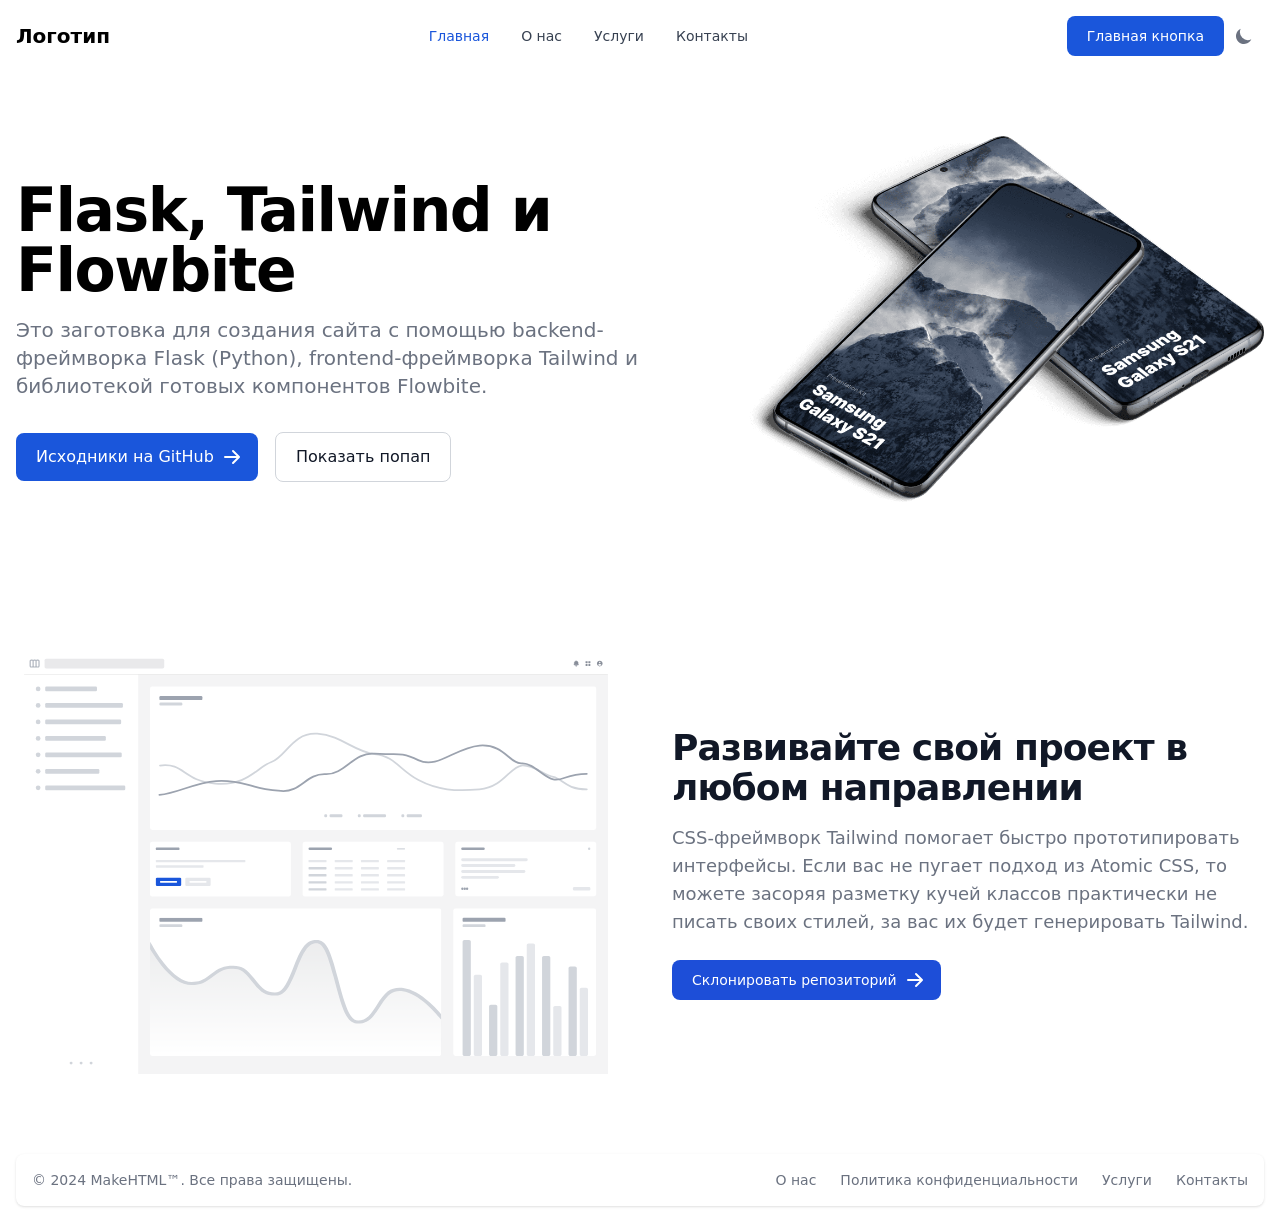
==== docs/index.html @ 4fb424fd "Добавлена страница для демо" ====
<!DOCTYPE html>
<html lang="ru">
<head>
  <meta charset="utf-8">
  <title>Flask, Tailwind и Flowbite</title>
  <meta name="viewport" content="width=device-width, initial-scale=1.0">
  <meta name="description" content="Заготовка для создания сайта с помощью Flask, Tailwind и Flowbite">
  <link rel="stylesheet" href="../static/css/styles.css">
  <script>
    if (localStorage.getItem('color-theme') === 'dark' || (!('color-theme' in localStorage) && window.matchMedia('(prefers-color-scheme: dark)').matches)) {
      document.documentElement.classList.add('dark');
    } else {
      document.documentElement.classList.remove('dark');
    }
  </script>
</head>
<body class="p-5 bg-white dark:bg-gray-900 antialiased !p-0">
  <nav class="bg-white border-gray-200 px-2 sm:px-4 py-2.5 rounded dark:bg-gray-900">
    <div class="container flex flex-wrap items-center justify-between mx-auto">
      <a href="/index" class="flex items-center">
        <span class="self-center text-xl font-semibold whitespace-nowrap dark:text-white">Логотип</span>
      </a>
      <div class="flex md:order-2">
        <button class="text-white bg-blue-700 hover:bg-blue-800 focus:ring-4 focus:outline-none focus:ring-blue-300 font-medium rounded-lg text-sm px-5 py-2.5 text-center mr-3 md:mr-0 dark:bg-blue-600 dark:hover:bg-blue-700 dark:focus:ring-blue-800">Главная кнопка</button>
        <button id="theme-toggle" type="button" class="text-gray-500 dark:text-gray-400 hover:bg-gray-100 dark:hover:bg-gray-700 focus:outline-none focus:ring-4 focus:ring-gray-200 dark:focus:ring-gray-700 rounded-lg text-sm p-2.5">
          <svg class="hidden w-5 h-5" id="theme-toggle-dark-icon" fill="currentColor" viewBox="0 0 20 20" xmlns="http://www.w3.org/2000/svg"><path d="M17.293 13.293A8 8 0 016.707 2.707a8.001 8.001 0 1010.586 10.586z"></path></svg>
          <svg class="hidden w-5 h-5" id="theme-toggle-light-icon" fill="currentColor" viewBox="0 0 20 20" xmlns="http://www.w3.org/2000/svg"><path d="M10 2a1 1 0 011 1v1a1 1 0 11-2 0V3a1 1 0 011-1zm4 8a4 4 0 11-8 0 4 4 0 018 0zm-.464 4.95l.707.707a1 1 0 001.414-1.414l-.707-.707a1 1 0 00-1.414 1.414zm2.12-10.607a1 1 0 010 1.414l-.706.707a1 1 0 11-1.414-1.414l.707-.707a1 1 0 011.414 0zM17 11a1 1 0 100-2h-1a1 1 0 100 2h1zm-7 4a1 1 0 011 1v1a1 1 0 11-2 0v-1a1 1 0 011-1zM5.05 6.464A1 1 0 106.465 5.05l-.708-.707a1 1 0 00-1.414 1.414l.707.707zm1.414 8.486l-.707.707a1 1 0 01-1.414-1.414l.707-.707a1 1 0 011.414 1.414zM4 11a1 1 0 100-2H3a1 1 0 000 2h1z" fill-rule="evenodd" clip-rule="evenodd"></path></svg>
        </button>
        <button class="inline-flex items-center p-2 text-sm text-gray-500 rounded-lg md:hidden hover:bg-gray-100 focus:outline-none focus:ring-2 focus:ring-gray-200 dark:text-gray-400 dark:hover:bg-gray-700 dark:focus:ring-gray-600" aria-controls="navbar-cta" aria-expanded="false" data-collapse-toggle="navbar-cta">
          <span class="sr-only">Показать главное меню</span>
          <svg class="w-6 h-6" aria-hidden="true" fill="currentColor" viewBox="0 0 20 20" xmlns="http://www.w3.org/2000/svg">
            <path fill-rule="evenodd" d="M3 5a1 1 0 011-1h12a1 1 0 110 2H4a1 1 0 01-1-1zM3 10a1 1 0 011-1h12a1 1 0 110 2H4a1 1 0 01-1-1zM3 15a1 1 0 011-1h12a1 1 0 110 2H4a1 1 0 01-1-1z" clip-rule="evenodd"></path>
          </svg>
        </button>
      </div>
      <div class="items-center justify-between hidden w-full md:flex md:w-auto md:order-1" id="navbar-cta">
        <ul class="flex flex-col p-4 mt-4 border border-gray-100 rounded-lg bg-gray-50 md:flex-row md:space-x-8 md:mt-0 md:text-sm md:font-medium md:border-0 md:bg-white dark:bg-gray-800 md:dark:bg-gray-900 dark:border-gray-700">
          <li><a class="block py-2 pl-3 pr-4 text-white bg-blue-700 rounded md:bg-transparent md:text-blue-700 md:p-0 dark:text-white" href="/index" aria-current="page">Главная</a></li>
          <li><a class="block py-2 pl-3 pr-4 text-gray-700 rounded hover:bg-gray-100 md:hover:bg-transparent md:hover:text-blue-700 md:p-0 md:dark:hover:text-white dark:text-gray-400 dark:hover:bg-gray-700 dark:hover:text-white md:dark:hover:bg-transparent dark:border-gray-700" href="#">О нас</a></li>
          <li><a class="block py-2 pl-3 pr-4 text-gray-700 rounded hover:bg-gray-100 md:hover:bg-transparent md:hover:text-blue-700 md:p-0 md:dark:hover:text-white dark:text-gray-400 dark:hover:bg-gray-700 dark:hover:text-white md:dark:hover:bg-transparent dark:border-gray-700" href="#">Услуги</a></li>
          <li><a class="block py-2 pl-3 pr-4 text-gray-700 rounded hover:bg-gray-100 md:hover:bg-transparent md:hover:text-blue-700 md:p-0 md:dark:hover:text-white dark:text-gray-400 dark:hover:bg-gray-700 dark:hover:text-white md:dark:hover:bg-transparent dark:border-gray-700" href="#">Контакты</a></li>
        </ul>
      </div>
    </div>
  </nav>

  <section class="bg-white dark:bg-gray-900">
    <div class="grid max-w-screen-xl px-4 py-8 mx-auto lg:gap-8 xl:gap-0 lg:py-16 lg:grid-cols-12">
      <div class="mr-auto place-self-center lg:col-span-7">
        <h1 class="max-w-2xl mb-4 text-4xl font-extrabold leading-none tracking-tight md:text-5xl xl:text-6xl dark:text-white">Flask, Tailwind и Flowbite</h1>
        <p class="max-w-2xl mb-6 text-gray-500 lg:mb-8 md:text-lg lg:text-xl dark:text-gray-400">Это заготовка для создания сайта с помощью backend-фреймворка Flask (Python), frontend-фреймворка Tailwind и библиотекой готовых компонентов Flowbite.</p>
        <a class="inline-flex items-center justify-center px-5 py-3 mr-3 text-base font-medium text-center text-white bg-blue-700 rounded-lg hover:bg-blue-800 focus:ring-4 focus:ring-blue-300 dark:focus:ring-blue-900" href="https://github.com/makehtml/ftf-boilerplate/">
          Исходники на GitHub
          <svg class="w-5 h-5 ml-2 -mr-1" fill="currentColor" viewBox="0 0 20 20" xmlns="http://www.w3.org/2000/svg"><path fill-rule="evenodd" d="M10.293 3.293a1 1 0 011.414 0l6 6a1 1 0 010 1.414l-6 6a1 1 0 01-1.414-1.414L14.586 11H3a1 1 0 110-2h11.586l-4.293-4.293a1 1 0 010-1.414z" clip-rule="evenodd"></path></svg>
        </a>
        <button class="inline-flex items-center justify-center px-5 py-3 text-base font-medium text-center text-gray-900 border border-gray-300 rounded-lg hover:bg-gray-100 focus:ring-4 focus:ring-gray-100 dark:text-white dark:border-gray-700 dark:hover:bg-gray-700 dark:focus:ring-gray-800" data-modal-target="info-popup" data-modal-toggle="info-popup">
          Показать попап
        </button>
      </div>
      <div class="hidden lg:mt-0 lg:col-span-5 lg:flex">
        <img src="../static/img/phone-mockup.png" alt="mockup">
      </div>
    </div>
  </section>

  <section class="bg-white dark:bg-gray-900">
    <div class="gap-8 items-center py-8 px-4 mx-auto max-w-screen-xl xl:gap-16 md:grid md:grid-cols-2 sm:py-16 lg:px-6">
      <img class="w-full dark:hidden" src="../static/img/cta-dashboard-mockup.svg" alt="dashboard image">
      <img class="w-full hidden dark:block" src="../static/img/cta-dashboard-mockup-dark.svg" alt="dashboard image">
      <div class="mt-4 md:mt-0">
        <h2 class="mb-4 text-4xl tracking-tight font-extrabold text-gray-900 dark:text-white">Развивайте свой проект в любом направлении</h2>
        <p class="mb-6 font-light text-gray-500 md:text-lg dark:text-gray-400">CSS-фреймворк Tailwind помогает быстро прототипировать интерфейсы. Если вас не пугает подход из Atomic CSS, то можете засоряя разметку кучей классов практически не писать своих стилей, за вас их будет генерировать Tailwind.</p>
        <a href="#" class="inline-flex items-center text-white bg-primary-700 hover:bg-primary-800 focus:ring-4 focus:ring-primary-300 font-medium rounded-lg text-sm px-5 py-2.5 text-center dark:focus:ring-primary-900">
          Склонировать репозиторий
          <svg class="ml-2 -mr-1 w-5 h-5" fill="currentColor" viewBox="0 0 20 20" xmlns="http://www.w3.org/2000/svg"><path fill-rule="evenodd" d="M10.293 3.293a1 1 0 011.414 0l6 6a1 1 0 010 1.414l-6 6a1 1 0 01-1.414-1.414L14.586 11H3a1 1 0 110-2h11.586l-4.293-4.293a1 1 0 010-1.414z" clip-rule="evenodd"></path></svg>
        </a>
      </div>
    </div>
  </section>

  <footer class="bg-white rounded-lg shadow m-4 dark:bg-gray-800">
    <div class="w-full mx-auto max-w-screen-xl p-4 md:flex md:items-center md:justify-between">
      <span class="text-sm text-gray-500 sm:text-center dark:text-gray-400">© 2024 <a href="https://github.com/makehtml/ftf-boilerplate/" class="hover:underline">MakeHTML™</a>. Все права защищены.</span>
      <ul class="flex flex-wrap items-center mt-3 text-sm font-medium text-gray-500 dark:text-gray-400 sm:mt-0">
        <li><a href="#" class="hover:underline me-4 md:me-6">О нас</a></li>
        <li><a href="#" class="hover:underline me-4 md:me-6">Политика конфиденциальности</a></li>
        <li><a href="#" class="hover:underline me-4 md:me-6">Услуги</a></li>
        <li><a href="#" class="hover:underline">Контакты</a></li>
      </ul>
    </div>
  </footer>

  <div id="info-popup" tabindex="-1" class="hidden overflow-y-auto overflow-x-hidden fixed top-0 right-0 left-0 z-50 w-full md:inset-0 h-modal md:h-full">
    <div class="relative p-4 w-full max-w-lg h-full md:h-auto">
      <div class="relative p-4 bg-white rounded-lg shadow dark:bg-gray-800 md:p-8">
        <div class="mb-4 text-sm font-light text-gray-500 dark:text-gray-400">
          <h3 class="mb-3 text-2xl font-bold text-gray-900 dark:text-white">Пример модального окна</h3>
          <p>
            Можете установить себе шаблон из репозитория, настроить под себя и продолжить развивать проект.
          </p>
        </div>
        <div class="justify-between items-center pt-0 space-y-4 sm:flex sm:space-y-0">
          <a class="font-medium text-primary-600 dark:text-primary-500 hover:underline" href="https://github.com/makehtml/ftf-boilerplate/">Скачать с GitHub</a>
          <div class="items-center space-y-4 sm:space-x-4 sm:flex sm:space-y-0">
            <button class="py-2 px-4 w-full text-sm font-medium text-gray-500 bg-white rounded-lg border border-gray-200 sm:w-auto hover:bg-gray-100 focus:ring-4 focus:outline-none focus:ring-primary-300 hover:text-gray-900 focus:z-10 dark:bg-gray-700 dark:text-gray-300 dark:border-gray-500 dark:hover:text-white dark:hover:bg-gray-600 dark:focus:ring-gray-600" data-modal-target="info-popup" data-modal-toggle="info-popup">Отмена</button>
            <button class="py-2 px-4 w-full text-sm font-medium text-center text-white rounded-lg bg-primary-700 sm:w-auto hover:bg-primary-800 focus:ring-4 focus:outline-none focus:ring-primary-300 dark:bg-primary-600 dark:hover:bg-primary-700 dark:focus:ring-primary-800" data-modal-target="info-popup" data-modal-toggle="info-popup">Подтвердить</button>
          </div>
        </div>
      </div>
    </div>
  </div>

  <script src="../static/js/flowbite.min.js"></script>
  <script src="../static/js/scripts.js"></script>
</body>
</html>
---- static/css/styles.css ----
/*
! tailwindcss v3.4.1 | MIT License | https://tailwindcss.com
*/

/*
1. Prevent padding and border from affecting element width. (https://github.com/mozdevs/cssremedy/issues/4)
2. Allow adding a border to an element by just adding a border-width. (https://github.com/tailwindcss/tailwindcss/pull/116)
*/

*,
::before,
::after {
  box-sizing: border-box;
  /* 1 */
  border-width: 0;
  /* 2 */
  border-style: solid;
  /* 2 */
  border-color: #E5E7EB;
  /* 2 */
}

::before,
::after {
  --tw-content: '';
}

/*
1. Use a consistent sensible line-height in all browsers.
2. Prevent adjustments of font size after orientation changes in iOS.
3. Use a more readable tab size.
4. Use the user's configured `sans` font-family by default.
5. Use the user's configured `sans` font-feature-settings by default.
6. Use the user's configured `sans` font-variation-settings by default.
7. Disable tap highlights on iOS
*/

html,
:host {
  line-height: 1.5;
  /* 1 */
  -webkit-text-size-adjust: 100%;
  /* 2 */
  -moz-tab-size: 4;
  /* 3 */
  -o-tab-size: 4;
     tab-size: 4;
  /* 3 */
  font-family: ui-sans-serif, system-ui, sans-serif, "Apple Color Emoji", "Segoe UI Emoji", "Segoe UI Symbol", "Noto Color Emoji";
  /* 4 */
  font-feature-settings: normal;
  /* 5 */
  font-variation-settings: normal;
  /* 6 */
  -webkit-tap-highlight-color: transparent;
  /* 7 */
}

/*
1. Remove the margin in all browsers.
2. Inherit line-height from `html` so users can set them as a class directly on the `html` element.
*/

body {
  margin: 0;
  /* 1 */
  line-height: inherit;
  /* 2 */
}

/*
1. Add the correct height in Firefox.
2. Correct the inheritance of border color in Firefox. (https://bugzilla.mozilla.org/show_bug.cgi?id=190655)
3. Ensure horizontal rules are visible by default.
*/

hr {
  height: 0;
  /* 1 */
  color: inherit;
  /* 2 */
  border-top-width: 1px;
  /* 3 */
}

/*
Add the correct text decoration in Chrome, Edge, and Safari.
*/

abbr:where([title]) {
  -webkit-text-decoration: underline dotted;
          text-decoration: underline dotted;
}

/*
Remove the default font size and weight for headings.
*/

h1,
h2,
h3,
h4,
h5,
h6 {
  font-size: inherit;
  font-weight: inherit;
}

/*
Reset links to optimize for opt-in styling instead of opt-out.
*/

a {
  color: inherit;
  text-decoration: inherit;
}

/*
Add the correct font weight in Edge and Safari.
*/

b,
strong {
  font-weight: bolder;
}

/*
1. Use the user's configured `mono` font-family by default.
2. Use the user's configured `mono` font-feature-settings by default.
3. Use the user's configured `mono` font-variation-settings by default.
4. Correct the odd `em` font sizing in all browsers.
*/

code,
kbd,
samp,
pre {
  font-family: ui-monospace, SFMono-Regular, Menlo, Monaco, Consolas, "Liberation Mono", "Courier New", monospace;
  /* 1 */
  font-feature-settings: normal;
  /* 2 */
  font-variation-settings: normal;
  /* 3 */
  font-size: 1em;
  /* 4 */
}

/*
Add the correct font size in all browsers.
*/

small {
  font-size: 80%;
}

/*
Prevent `sub` and `sup` elements from affecting the line height in all browsers.
*/

sub,
sup {
  font-size: 75%;
  line-height: 0;
  position: relative;
  vertical-align: baseline;
}

sub {
  bottom: -0.25em;
}

sup {
  top: -0.5em;
}

/*
1. Remove text indentation from table contents in Chrome and Safari. (https://bugs.chromium.org/p/chromium/issues/detail?id=999088, https://bugs.webkit.org/show_bug.cgi?id=201297)
2. Correct table border color inheritance in all Chrome and Safari. (https://bugs.chromium.org/p/chromium/issues/detail?id=935729, https://bugs.webkit.org/show_bug.cgi?id=195016)
3. Remove gaps between table borders by default.
*/

table {
  text-indent: 0;
  /* 1 */
  border-color: inherit;
  /* 2 */
  border-collapse: collapse;
  /* 3 */
}

/*
1. Change the font styles in all browsers.
2. Remove the margin in Firefox and Safari.
3. Remove default padding in all browsers.
*/

button,
input,
optgroup,
select,
textarea {
  font-family: inherit;
  /* 1 */
  font-feature-settings: inherit;
  /* 1 */
  font-variation-settings: inherit;
  /* 1 */
  font-size: 100%;
  /* 1 */
  font-weight: inherit;
  /* 1 */
  line-height: inherit;
  /* 1 */
  color: inherit;
  /* 1 */
  margin: 0;
  /* 2 */
  padding: 0;
  /* 3 */
}

/*
Remove the inheritance of text transform in Edge and Firefox.
*/

button,
select {
  text-transform: none;
}

/*
1. Correct the inability to style clickable types in iOS and Safari.
2. Remove default button styles.
*/

button,
[type='button'],
[type='reset'],
[type='submit'] {
  -webkit-appearance: button;
  /* 1 */
  background-color: transparent;
  /* 2 */
  background-image: none;
  /* 2 */
}

/*
Use the modern Firefox focus style for all focusable elements.
*/

:-moz-focusring {
  outline: auto;
}

/*
Remove the additional `:invalid` styles in Firefox. (https://github.com/mozilla/gecko-dev/blob/2f9eacd9d3d995c937b4251a5557d95d494c9be1/layout/style/res/forms.css#L728-L737)
*/

:-moz-ui-invalid {
  box-shadow: none;
}

/*
Add the correct vertical alignment in Chrome and Firefox.
*/

progress {
  vertical-align: baseline;
}

/*
Correct the cursor style of increment and decrement buttons in Safari.
*/

::-webkit-inner-spin-button,
::-webkit-outer-spin-button {
  height: auto;
}

/*
1. Correct the odd appearance in Chrome and Safari.
2. Correct the outline style in Safari.
*/

[type='search'] {
  -webkit-appearance: textfield;
  /* 1 */
  outline-offset: -2px;
  /* 2 */
}

/*
Remove the inner padding in Chrome and Safari on macOS.
*/

::-webkit-search-decoration {
  -webkit-appearance: none;
}

/*
1. Correct the inability to style clickable types in iOS and Safari.
2. Change font properties to `inherit` in Safari.
*/

::-webkit-file-upload-button {
  -webkit-appearance: button;
  /* 1 */
  font: inherit;
  /* 2 */
}

/*
Add the correct display in Chrome and Safari.
*/

summary {
  display: list-item;
}

/*
Removes the default spacing and border for appropriate elements.
*/

blockquote,
dl,
dd,
h1,
h2,
h3,
h4,
h5,
h6,
hr,
figure,
p,
pre {
  margin: 0;
}

fieldset {
  margin: 0;
  padding: 0;
}

legend {
  padding: 0;
}

ol,
ul,
menu {
  list-style: none;
  margin: 0;
  padding: 0;
}

/*
Reset default styling for dialogs.
*/

dialog {
  padding: 0;
}

/*
Prevent resizing textareas horizontally by default.
*/

textarea {
  resize: vertical;
}

/*
1. Reset the default placeholder opacity in Firefox. (https://github.com/tailwindlabs/tailwindcss/issues/3300)
2. Set the default placeholder color to the user's configured gray 400 color.
*/

input::-moz-placeholder, textarea::-moz-placeholder {
  opacity: 1;
  /* 1 */
  color: #9CA3AF;
  /* 2 */
}

input::placeholder,
textarea::placeholder {
  opacity: 1;
  /* 1 */
  color: #9CA3AF;
  /* 2 */
}

/*
Set the default cursor for buttons.
*/

button,
[role="button"] {
  cursor: pointer;
}

/*
Make sure disabled buttons don't get the pointer cursor.
*/

:disabled {
  cursor: default;
}

/*
1. Make replaced elements `display: block` by default. (https://github.com/mozdevs/cssremedy/issues/14)
2. Add `vertical-align: middle` to align replaced elements more sensibly by default. (https://github.com/jensimmons/cssremedy/issues/14#issuecomment-634934210)
   This can trigger a poorly considered lint error in some tools but is included by design.
*/

img,
svg,
video,
canvas,
audio,
iframe,
embed,
object {
  display: block;
  /* 1 */
  vertical-align: middle;
  /* 2 */
}

/*
Constrain images and videos to the parent width and preserve their intrinsic aspect ratio. (https://github.com/mozdevs/cssremedy/issues/14)
*/

img,
video {
  max-width: 100%;
  height: auto;
}

/* Make elements with the HTML hidden attribute stay hidden by default */

[hidden] {
  display: none;
}

.tooltip-arrow,.tooltip-arrow:before {
  position: absolute;
  width: 8px;
  height: 8px;
  background: inherit;
}

.tooltip-arrow {
  visibility: hidden;
}

.tooltip-arrow:before {
  content: "";
  visibility: visible;
  transform: rotate(45deg);
}

[data-tooltip-style^='light'] + .tooltip > .tooltip-arrow:before {
  border-style: solid;
  border-color: #e5e7eb;
}

[data-tooltip-style^='light'] + .tooltip[data-popper-placement^='top'] > .tooltip-arrow:before {
  border-bottom-width: 1px;
  border-right-width: 1px;
}

[data-tooltip-style^='light'] + .tooltip[data-popper-placement^='right'] > .tooltip-arrow:before {
  border-bottom-width: 1px;
  border-left-width: 1px;
}

[data-tooltip-style^='light'] + .tooltip[data-popper-placement^='bottom'] > .tooltip-arrow:before {
  border-top-width: 1px;
  border-left-width: 1px;
}

[data-tooltip-style^='light'] + .tooltip[data-popper-placement^='left'] > .tooltip-arrow:before {
  border-top-width: 1px;
  border-right-width: 1px;
}

.tooltip[data-popper-placement^='top'] > .tooltip-arrow {
  bottom: -4px;
}

.tooltip[data-popper-placement^='bottom'] > .tooltip-arrow {
  top: -4px;
}

.tooltip[data-popper-placement^='left'] > .tooltip-arrow {
  right: -4px;
}

.tooltip[data-popper-placement^='right'] > .tooltip-arrow {
  left: -4px;
}

.tooltip.invisible > .tooltip-arrow:before {
  visibility: hidden;
}

[data-popper-arrow],[data-popper-arrow]:before {
  position: absolute;
  width: 8px;
  height: 8px;
  background: inherit;
}

[data-popper-arrow] {
  visibility: hidden;
}

[data-popper-arrow]:before {
  content: "";
  visibility: visible;
  transform: rotate(45deg);
}

[data-popper-arrow]:after {
  content: "";
  visibility: visible;
  transform: rotate(45deg);
  position: absolute;
  width: 9px;
  height: 9px;
  background: inherit;
}

[role="tooltip"] > [data-popper-arrow]:before {
  border-style: solid;
  border-color: #e5e7eb;
}

.dark [role="tooltip"] > [data-popper-arrow]:before {
  border-style: solid;
  border-color: #4b5563;
}

[role="tooltip"] > [data-popper-arrow]:after {
  border-style: solid;
  border-color: #e5e7eb;
}

.dark [role="tooltip"] > [data-popper-arrow]:after {
  border-style: solid;
  border-color: #4b5563;
}

[data-popover][role="tooltip"][data-popper-placement^='top'] > [data-popper-arrow]:before {
  border-bottom-width: 1px;
  border-right-width: 1px;
}

[data-popover][role="tooltip"][data-popper-placement^='top'] > [data-popper-arrow]:after {
  border-bottom-width: 1px;
  border-right-width: 1px;
}

[data-popover][role="tooltip"][data-popper-placement^='right'] > [data-popper-arrow]:before {
  border-bottom-width: 1px;
  border-left-width: 1px;
}

[data-popover][role="tooltip"][data-popper-placement^='right'] > [data-popper-arrow]:after {
  border-bottom-width: 1px;
  border-left-width: 1px;
}

[data-popover][role="tooltip"][data-popper-placement^='bottom'] > [data-popper-arrow]:before {
  border-top-width: 1px;
  border-left-width: 1px;
}

[data-popover][role="tooltip"][data-popper-placement^='bottom'] > [data-popper-arrow]:after {
  border-top-width: 1px;
  border-left-width: 1px;
}

[data-popover][role="tooltip"][data-popper-placement^='left'] > [data-popper-arrow]:before {
  border-top-width: 1px;
  border-right-width: 1px;
}

[data-popover][role="tooltip"][data-popper-placement^='left'] > [data-popper-arrow]:after {
  border-top-width: 1px;
  border-right-width: 1px;
}

[data-popover][role="tooltip"][data-popper-placement^='top'] > [data-popper-arrow] {
  bottom: -5px;
}

[data-popover][role="tooltip"][data-popper-placement^='bottom'] > [data-popper-arrow] {
  top: -5px;
}

[data-popover][role="tooltip"][data-popper-placement^='left'] > [data-popper-arrow] {
  right: -5px;
}

[data-popover][role="tooltip"][data-popper-placement^='right'] > [data-popper-arrow] {
  left: -5px;
}

[role="tooltip"].invisible > [data-popper-arrow]:before {
  visibility: hidden;
}

[role="tooltip"].invisible > [data-popper-arrow]:after {
  visibility: hidden;
}

[type='text'],[type='email'],[type='url'],[type='password'],[type='number'],[type='date'],[type='datetime-local'],[type='month'],[type='search'],[type='tel'],[type='time'],[type='week'],[multiple],textarea,select {
  -webkit-appearance: none;
     -moz-appearance: none;
          appearance: none;
  background-color: #fff;
  border-color: #6B7280;
  border-width: 1px;
  border-radius: 0px;
  padding-top: 0.5rem;
  padding-right: 0.75rem;
  padding-bottom: 0.5rem;
  padding-left: 0.75rem;
  font-size: 1rem;
  line-height: 1.5rem;
  --tw-shadow: 0 0 #0000;
}

[type='text']:focus, [type='email']:focus, [type='url']:focus, [type='password']:focus, [type='number']:focus, [type='date']:focus, [type='datetime-local']:focus, [type='month']:focus, [type='search']:focus, [type='tel']:focus, [type='time']:focus, [type='week']:focus, [multiple]:focus, textarea:focus, select:focus {
  outline: 2px solid transparent;
  outline-offset: 2px;
  --tw-ring-inset: var(--tw-empty,/*!*/ /*!*/);
  --tw-ring-offset-width: 0px;
  --tw-ring-offset-color: #fff;
  --tw-ring-color: #1C64F2;
  --tw-ring-offset-shadow: var(--tw-ring-inset) 0 0 0 var(--tw-ring-offset-width) var(--tw-ring-offset-color);
  --tw-ring-shadow: var(--tw-ring-inset) 0 0 0 calc(1px + var(--tw-ring-offset-width)) var(--tw-ring-color);
  box-shadow: var(--tw-ring-offset-shadow), var(--tw-ring-shadow), var(--tw-shadow);
  border-color: #1C64F2;
}

input::-moz-placeholder, textarea::-moz-placeholder {
  color: #6B7280;
  opacity: 1;
}

input::placeholder,textarea::placeholder {
  color: #6B7280;
  opacity: 1;
}

::-webkit-datetime-edit-fields-wrapper {
  padding: 0;
}

::-webkit-date-and-time-value {
  min-height: 1.5em;
}

select:not([size]) {
  background-image: url("data:image/svg+xml,%3csvg aria-hidden='true' xmlns='http://www.w3.org/2000/svg' fill='none' viewBox='0 0 10 6'%3e %3cpath stroke='%236B7280' stroke-linecap='round' stroke-linejoin='round' stroke-width='2' d='m1 1 4 4 4-4'/%3e %3c/svg%3e");
  background-position: right 0.75rem center;
  background-repeat: no-repeat;
  background-size: 0.75em 0.75em;
  padding-right: 2.5rem;
  -webkit-print-color-adjust: exact;
          print-color-adjust: exact;
}

:is([dir=rtl]) select:not([size]) {
  background-position: left 0.75rem center;
  padding-right: 0.75rem;
  padding-left: 0;
}

[multiple] {
  background-image: initial;
  background-position: initial;
  background-repeat: unset;
  background-size: initial;
  padding-right: 0.75rem;
  -webkit-print-color-adjust: unset;
          print-color-adjust: unset;
}

[type='checkbox'],[type='radio'] {
  -webkit-appearance: none;
     -moz-appearance: none;
          appearance: none;
  padding: 0;
  -webkit-print-color-adjust: exact;
          print-color-adjust: exact;
  display: inline-block;
  vertical-align: middle;
  background-origin: border-box;
  -webkit-user-select: none;
     -moz-user-select: none;
          user-select: none;
  flex-shrink: 0;
  height: 1rem;
  width: 1rem;
  color: #1C64F2;
  background-color: #fff;
  border-color: #6B7280;
  border-width: 1px;
  --tw-shadow: 0 0 #0000;
}

[type='checkbox'] {
  border-radius: 0px;
}

[type='radio'] {
  border-radius: 100%;
}

[type='checkbox']:focus,[type='radio']:focus {
  outline: 2px solid transparent;
  outline-offset: 2px;
  --tw-ring-inset: var(--tw-empty,/*!*/ /*!*/);
  --tw-ring-offset-width: 2px;
  --tw-ring-offset-color: #fff;
  --tw-ring-color: #1C64F2;
  --tw-ring-offset-shadow: var(--tw-ring-inset) 0 0 0 var(--tw-ring-offset-width) var(--tw-ring-offset-color);
  --tw-ring-shadow: var(--tw-ring-inset) 0 0 0 calc(2px + var(--tw-ring-offset-width)) var(--tw-ring-color);
  box-shadow: var(--tw-ring-offset-shadow), var(--tw-ring-shadow), var(--tw-shadow);
}

[type='checkbox']:checked,[type='radio']:checked,.dark [type='checkbox']:checked,.dark [type='radio']:checked {
  border-color: transparent;
  background-color: currentColor;
  background-size: 0.55em 0.55em;
  background-position: center;
  background-repeat: no-repeat;
}

[type='checkbox']:checked {
  background-image: url("data:image/svg+xml,%3csvg aria-hidden='true' xmlns='http://www.w3.org/2000/svg' fill='none' viewBox='0 0 16 12'%3e %3cpath stroke='white' stroke-linecap='round' stroke-linejoin='round' stroke-width='3' d='M1 5.917 5.724 10.5 15 1.5'/%3e %3c/svg%3e");
  background-repeat: no-repeat;
  background-size: 0.55em 0.55em;
  -webkit-print-color-adjust: exact;
          print-color-adjust: exact;
}

[type='radio']:checked {
  background-image: url("data:image/svg+xml,%3csvg viewBox='0 0 16 16' fill='white' xmlns='http://www.w3.org/2000/svg'%3e%3ccircle cx='8' cy='8' r='3'/%3e%3c/svg%3e");
  background-size: 1em 1em;
}

.dark [type='radio']:checked {
  background-image: url("data:image/svg+xml,%3csvg viewBox='0 0 16 16' fill='white' xmlns='http://www.w3.org/2000/svg'%3e%3ccircle cx='8' cy='8' r='3'/%3e%3c/svg%3e");
  background-size: 1em 1em;
}

[type='checkbox']:indeterminate {
  background-image: url("data:image/svg+xml,%3csvg aria-hidden='true' xmlns='http://www.w3.org/2000/svg' fill='none' viewBox='0 0 16 12'%3e %3cpath stroke='white' stroke-linecap='round' stroke-linejoin='round' stroke-width='3' d='M1 5.917 5.724 10.5 15 1.5'/%3e %3c/svg%3e");
  background-color: currentColor;
  border-color: transparent;
  background-position: center;
  background-repeat: no-repeat;
  background-size: 0.55em 0.55em;
  -webkit-print-color-adjust: exact;
          print-color-adjust: exact;
}

[type='checkbox']:indeterminate:hover,[type='checkbox']:indeterminate:focus {
  border-color: transparent;
  background-color: currentColor;
}

[type='file'] {
  background: unset;
  border-color: inherit;
  border-width: 0;
  border-radius: 0;
  padding: 0;
  font-size: unset;
  line-height: inherit;
}

[type='file']:focus {
  outline: 1px auto inherit;
}

input[type=file]::file-selector-button {
  color: white;
  background: #1F2937;
  border: 0;
  font-weight: 500;
  font-size: 0.875rem;
  cursor: pointer;
  padding-top: 0.625rem;
  padding-bottom: 0.625rem;
  padding-left: 2rem;
  padding-right: 1rem;
  margin-inline-start: -1rem;
  margin-inline-end: 1rem;
}

input[type=file]::file-selector-button:hover {
  background: #374151;
}

:is([dir=rtl]) input[type=file]::file-selector-button {
  padding-right: 2rem;
  padding-left: 1rem;
}

.dark input[type=file]::file-selector-button {
  color: white;
  background: #4B5563;
}

.dark input[type=file]::file-selector-button:hover {
  background: #6B7280;
}

input[type="range"]::-webkit-slider-thumb {
  height: 1.25rem;
  width: 1.25rem;
  background: #1C64F2;
  border-radius: 9999px;
  border: 0;
  appearance: none;
  -moz-appearance: none;
  -webkit-appearance: none;
  cursor: pointer;
}

input[type="range"]:disabled::-webkit-slider-thumb {
  background: #9CA3AF;
}

.dark input[type="range"]:disabled::-webkit-slider-thumb {
  background: #6B7280;
}

input[type="range"]:focus::-webkit-slider-thumb {
  outline: 2px solid transparent;
  outline-offset: 2px;
  --tw-ring-offset-shadow: var(--tw-ring-inset) 0 0 0 var(--tw-ring-offset-width) var(--tw-ring-offset-color);
  --tw-ring-shadow: var(--tw-ring-inset) 0 0 0 calc(4px + var(--tw-ring-offset-width)) var(--tw-ring-color);
  box-shadow: var(--tw-ring-offset-shadow), var(--tw-ring-shadow), var(--tw-shadow, 0 0 #0000);
  --tw-ring-opacity: 1px;
  --tw-ring-color: rgb(164 202 254 / var(--tw-ring-opacity));
}

input[type="range"]::-moz-range-thumb {
  height: 1.25rem;
  width: 1.25rem;
  background: #1C64F2;
  border-radius: 9999px;
  border: 0;
  appearance: none;
  -moz-appearance: none;
  -webkit-appearance: none;
  cursor: pointer;
}

input[type="range"]:disabled::-moz-range-thumb {
  background: #9CA3AF;
}

.dark input[type="range"]:disabled::-moz-range-thumb {
  background: #6B7280;
}

input[type="range"]::-moz-range-progress {
  background: #3F83F8;
}

input[type="range"]::-ms-fill-lower {
  background: #3F83F8;
}

.toggle-bg:after {
  content: "";
  position: absolute;
  top: 0.125rem;
  left: 0.125rem;
  background: white;
  border-color: #D1D5DB;
  border-width: 1px;
  border-radius: 9999px;
  height: 1.25rem;
  width: 1.25rem;
  transition-property: background-color,border-color,color,fill,stroke,opacity,box-shadow,transform,filter,backdrop-filter,-webkit-backdrop-filter;
  transition-duration: .15s;
  box-shadow: var(--tw-ring-inset) 0 0 0 calc(0px + var(--tw-ring-offset-width)) var(--tw-ring-color);
}

input:checked + .toggle-bg:after {
  transform: translateX(100%);;
  border-color: white;
}

input:checked + .toggle-bg {
  background: #1C64F2;
  border-color: #1C64F2;
}

*, ::before, ::after {
  --tw-border-spacing-x: 0;
  --tw-border-spacing-y: 0;
  --tw-translate-x: 0;
  --tw-translate-y: 0;
  --tw-rotate: 0;
  --tw-skew-x: 0;
  --tw-skew-y: 0;
  --tw-scale-x: 1;
  --tw-scale-y: 1;
  --tw-pan-x:  ;
  --tw-pan-y:  ;
  --tw-pinch-zoom:  ;
  --tw-scroll-snap-strictness: proximity;
  --tw-gradient-from-position:  ;
  --tw-gradient-via-position:  ;
  --tw-gradient-to-position:  ;
  --tw-ordinal:  ;
  --tw-slashed-zero:  ;
  --tw-numeric-figure:  ;
  --tw-numeric-spacing:  ;
  --tw-numeric-fraction:  ;
  --tw-ring-inset:  ;
  --tw-ring-offset-width: 0px;
  --tw-ring-offset-color: #fff;
  --tw-ring-color: rgb(63 131 248 / 0.5);
  --tw-ring-offset-shadow: 0 0 #0000;
  --tw-ring-shadow: 0 0 #0000;
  --tw-shadow: 0 0 #0000;
  --tw-shadow-colored: 0 0 #0000;
  --tw-blur:  ;
  --tw-brightness:  ;
  --tw-contrast:  ;
  --tw-grayscale:  ;
  --tw-hue-rotate:  ;
  --tw-invert:  ;
  --tw-saturate:  ;
  --tw-sepia:  ;
  --tw-drop-shadow:  ;
  --tw-backdrop-blur:  ;
  --tw-backdrop-brightness:  ;
  --tw-backdrop-contrast:  ;
  --tw-backdrop-grayscale:  ;
  --tw-backdrop-hue-rotate:  ;
  --tw-backdrop-invert:  ;
  --tw-backdrop-opacity:  ;
  --tw-backdrop-saturate:  ;
  --tw-backdrop-sepia:  ;
}

::backdrop {
  --tw-border-spacing-x: 0;
  --tw-border-spacing-y: 0;
  --tw-translate-x: 0;
  --tw-translate-y: 0;
  --tw-rotate: 0;
  --tw-skew-x: 0;
  --tw-skew-y: 0;
  --tw-scale-x: 1;
  --tw-scale-y: 1;
  --tw-pan-x:  ;
  --tw-pan-y:  ;
  --tw-pinch-zoom:  ;
  --tw-scroll-snap-strictness: proximity;
  --tw-gradient-from-position:  ;
  --tw-gradient-via-position:  ;
  --tw-gradient-to-position:  ;
  --tw-ordinal:  ;
  --tw-slashed-zero:  ;
  --tw-numeric-figure:  ;
  --tw-numeric-spacing:  ;
  --tw-numeric-fraction:  ;
  --tw-ring-inset:  ;
  --tw-ring-offset-width: 0px;
  --tw-ring-offset-color: #fff;
  --tw-ring-color: rgb(63 131 248 / 0.5);
  --tw-ring-offset-shadow: 0 0 #0000;
  --tw-ring-shadow: 0 0 #0000;
  --tw-shadow: 0 0 #0000;
  --tw-shadow-colored: 0 0 #0000;
  --tw-blur:  ;
  --tw-brightness:  ;
  --tw-contrast:  ;
  --tw-grayscale:  ;
  --tw-hue-rotate:  ;
  --tw-invert:  ;
  --tw-saturate:  ;
  --tw-sepia:  ;
  --tw-drop-shadow:  ;
  --tw-backdrop-blur:  ;
  --tw-backdrop-brightness:  ;
  --tw-backdrop-contrast:  ;
  --tw-backdrop-grayscale:  ;
  --tw-backdrop-hue-rotate:  ;
  --tw-backdrop-invert:  ;
  --tw-backdrop-opacity:  ;
  --tw-backdrop-saturate:  ;
  --tw-backdrop-sepia:  ;
}

.container {
  width: 100%;
}

@media (min-width: 640px) {
  .container {
    max-width: 640px;
  }
}

@media (min-width: 768px) {
  .container {
    max-width: 768px;
  }
}

@media (min-width: 1024px) {
  .container {
    max-width: 1024px;
  }
}

@media (min-width: 1280px) {
  .container {
    max-width: 1280px;
  }
}

@media (min-width: 1536px) {
  .container {
    max-width: 1536px;
  }
}

.sr-only {
  position: absolute;
  width: 1px;
  height: 1px;
  padding: 0;
  margin: -1px;
  overflow: hidden;
  clip: rect(0, 0, 0, 0);
  white-space: nowrap;
  border-width: 0;
}

.visible {
  visibility: visible;
}

.invisible {
  visibility: hidden;
}

.collapse {
  visibility: collapse;
}

.static {
  position: static;
}

.fixed {
  position: fixed;
}

.absolute {
  position: absolute;
}

.relative {
  position: relative;
}

.inset-0 {
  inset: 0px;
}

.bottom-0 {
  bottom: 0px;
}

.bottom-\[60px\] {
  bottom: 60px;
}

.left-0 {
  left: 0px;
}

.right-0 {
  right: 0px;
}

.top-0 {
  top: 0px;
}

.z-10 {
  z-index: 10;
}

.z-20 {
  z-index: 20;
}

.z-30 {
  z-index: 30;
}

.z-40 {
  z-index: 40;
}

.z-50 {
  z-index: 50;
}

.m-4 {
  margin: 1rem;
}

.mx-auto {
  margin-left: auto;
  margin-right: auto;
}

.-mr-1 {
  margin-right: -0.25rem;
}

.mb-1 {
  margin-bottom: 0.25rem;
}

.mb-2 {
  margin-bottom: 0.5rem;
}

.mb-3 {
  margin-bottom: 0.75rem;
}

.mb-4 {
  margin-bottom: 1rem;
}

.mb-6 {
  margin-bottom: 1.5rem;
}

.me-4 {
  margin-inline-end: 1rem;
}

.ml-2 {
  margin-left: 0.5rem;
}

.mr-3 {
  margin-right: 0.75rem;
}

.mr-auto {
  margin-right: auto;
}

.mt-2 {
  margin-top: 0.5rem;
}

.mt-3 {
  margin-top: 0.75rem;
}

.mt-4 {
  margin-top: 1rem;
}

.block {
  display: block;
}

.inline-block {
  display: inline-block;
}

.inline {
  display: inline;
}

.flex {
  display: flex;
}

.inline-flex {
  display: inline-flex;
}

.table {
  display: table;
}

.grid {
  display: grid;
}

.hidden {
  display: none;
}

.h-4 {
  height: 1rem;
}

.h-5 {
  height: 1.25rem;
}

.h-6 {
  height: 1.5rem;
}

.h-9 {
  height: 2.25rem;
}

.h-full {
  height: 100%;
}

.h-modal {
  height: calc(100% - 2rem);
}

.w-1\/2 {
  width: 50%;
}

.w-4 {
  width: 1rem;
}

.w-5 {
  width: 1.25rem;
}

.w-6 {
  width: 1.5rem;
}

.w-64 {
  width: 16rem;
}

.w-full {
  width: 100%;
}

.max-w-2xl {
  max-width: 42rem;
}

.max-w-lg {
  max-width: 32rem;
}

.max-w-screen-xl {
  max-width: 1280px;
}

.flex-1 {
  flex: 1 1 0%;
}

.flex-shrink {
  flex-shrink: 1;
}

.-translate-x-full {
  --tw-translate-x: -100%;
  transform: translate(var(--tw-translate-x), var(--tw-translate-y)) rotate(var(--tw-rotate)) skewX(var(--tw-skew-x)) skewY(var(--tw-skew-y)) scaleX(var(--tw-scale-x)) scaleY(var(--tw-scale-y));
}

.-translate-y-full {
  --tw-translate-y: -100%;
  transform: translate(var(--tw-translate-x), var(--tw-translate-y)) rotate(var(--tw-rotate)) skewX(var(--tw-skew-x)) skewY(var(--tw-skew-y)) scaleX(var(--tw-scale-x)) scaleY(var(--tw-scale-y));
}

.translate-x-0 {
  --tw-translate-x: 0px;
  transform: translate(var(--tw-translate-x), var(--tw-translate-y)) rotate(var(--tw-rotate)) skewX(var(--tw-skew-x)) skewY(var(--tw-skew-y)) scaleX(var(--tw-scale-x)) scaleY(var(--tw-scale-y));
}

.translate-x-full {
  --tw-translate-x: 100%;
  transform: translate(var(--tw-translate-x), var(--tw-translate-y)) rotate(var(--tw-rotate)) skewX(var(--tw-skew-x)) skewY(var(--tw-skew-y)) scaleX(var(--tw-scale-x)) scaleY(var(--tw-scale-y));
}

.translate-y-full {
  --tw-translate-y: 100%;
  transform: translate(var(--tw-translate-x), var(--tw-translate-y)) rotate(var(--tw-rotate)) skewX(var(--tw-skew-x)) skewY(var(--tw-skew-y)) scaleX(var(--tw-scale-x)) scaleY(var(--tw-scale-y));
}

.rotate-180 {
  --tw-rotate: 180deg;
  transform: translate(var(--tw-translate-x), var(--tw-translate-y)) rotate(var(--tw-rotate)) skewX(var(--tw-skew-x)) skewY(var(--tw-skew-y)) scaleX(var(--tw-scale-x)) scaleY(var(--tw-scale-y));
}

.transform {
  transform: translate(var(--tw-translate-x), var(--tw-translate-y)) rotate(var(--tw-rotate)) skewX(var(--tw-skew-x)) skewY(var(--tw-skew-y)) scaleX(var(--tw-scale-x)) scaleY(var(--tw-scale-y));
}

.transform-none {
  transform: none;
}

.cursor-default {
  cursor: default;
}

.cursor-not-allowed {
  cursor: not-allowed;
}

.cursor-pointer {
  cursor: pointer;
}

.resize {
  resize: both;
}

.grid-cols-4 {
  grid-template-columns: repeat(4, minmax(0, 1fr));
}

.grid-cols-7 {
  grid-template-columns: repeat(7, minmax(0, 1fr));
}

.flex-col {
  flex-direction: column;
}

.flex-wrap {
  flex-wrap: wrap;
}

.items-start {
  align-items: flex-start;
}

.items-end {
  align-items: flex-end;
}

.items-center {
  align-items: center;
}

.justify-start {
  justify-content: flex-start;
}

.justify-end {
  justify-content: flex-end;
}

.justify-center {
  justify-content: center;
}

.justify-between {
  justify-content: space-between;
}

.gap-8 {
  gap: 2rem;
}

.space-x-2 > :not([hidden]) ~ :not([hidden]) {
  --tw-space-x-reverse: 0;
  margin-right: calc(0.5rem * var(--tw-space-x-reverse));
  margin-left: calc(0.5rem * calc(1 - var(--tw-space-x-reverse)));
}

.space-y-4 > :not([hidden]) ~ :not([hidden]) {
  --tw-space-y-reverse: 0;
  margin-top: calc(1rem * calc(1 - var(--tw-space-y-reverse)));
  margin-bottom: calc(1rem * var(--tw-space-y-reverse));
}

.place-self-center {
  place-self: center;
}

.self-center {
  align-self: center;
}

.overflow-hidden {
  overflow: hidden;
}

.overflow-y-auto {
  overflow-y: auto;
}

.overflow-x-hidden {
  overflow-x: hidden;
}

.whitespace-nowrap {
  white-space: nowrap;
}

.rounded {
  border-radius: 0.25rem;
}

.rounded-lg {
  border-radius: 0.5rem;
}

.rounded-e-lg {
  border-start-end-radius: 0.5rem;
  border-end-end-radius: 0.5rem;
}

.rounded-l-lg {
  border-top-left-radius: 0.5rem;
  border-bottom-left-radius: 0.5rem;
}

.rounded-r-lg {
  border-top-right-radius: 0.5rem;
  border-bottom-right-radius: 0.5rem;
}

.rounded-s-lg {
  border-start-start-radius: 0.5rem;
  border-end-start-radius: 0.5rem;
}

.border {
  border-width: 1px;
}

.border-0 {
  border-width: 0px;
}

.\!border-primary-700 {
  --tw-border-opacity: 1 !important;
  border-color: rgb(29 78 216 / var(--tw-border-opacity)) !important;
}

.border-blue-600 {
  --tw-border-opacity: 1;
  border-color: rgb(28 100 242 / var(--tw-border-opacity));
}

.border-blue-700 {
  --tw-border-opacity: 1;
  border-color: rgb(26 86 219 / var(--tw-border-opacity));
}

.border-gray-100 {
  --tw-border-opacity: 1;
  border-color: rgb(243 244 246 / var(--tw-border-opacity));
}

.border-gray-200 {
  --tw-border-opacity: 1;
  border-color: rgb(229 231 235 / var(--tw-border-opacity));
}

.border-gray-300 {
  --tw-border-opacity: 1;
  border-color: rgb(209 213 219 / var(--tw-border-opacity));
}

.\!bg-primary-600 {
  --tw-bg-opacity: 1 !important;
  background-color: rgb(37 99 235 / var(--tw-bg-opacity)) !important;
}

.\!bg-primary-700 {
  --tw-bg-opacity: 1 !important;
  background-color: rgb(29 78 216 / var(--tw-bg-opacity)) !important;
}

.bg-blue-700 {
  --tw-bg-opacity: 1;
  background-color: rgb(26 86 219 / var(--tw-bg-opacity));
}

.bg-gray-100 {
  --tw-bg-opacity: 1;
  background-color: rgb(243 244 246 / var(--tw-bg-opacity));
}

.bg-gray-200 {
  --tw-bg-opacity: 1;
  background-color: rgb(229 231 235 / var(--tw-bg-opacity));
}

.bg-gray-50 {
  --tw-bg-opacity: 1;
  background-color: rgb(249 250 251 / var(--tw-bg-opacity));
}

.bg-gray-800 {
  --tw-bg-opacity: 1;
  background-color: rgb(31 41 55 / var(--tw-bg-opacity));
}

.bg-gray-900\/50 {
  background-color: rgb(17 24 39 / 0.5);
}

.bg-primary-700 {
  --tw-bg-opacity: 1;
  background-color: rgb(29 78 216 / var(--tw-bg-opacity));
}

.bg-white {
  --tw-bg-opacity: 1;
  background-color: rgb(255 255 255 / var(--tw-bg-opacity));
}

.bg-white\/50 {
  background-color: rgb(255 255 255 / 0.5);
}

.\!p-0 {
  padding: 0px !important;
}

.p-1 {
  padding: 0.25rem;
}

.p-2 {
  padding: 0.5rem;
}

.p-2\.5 {
  padding: 0.625rem;
}

.p-4 {
  padding: 1rem;
}

.p-5 {
  padding: 1.25rem;
}

.px-2 {
  padding-left: 0.5rem;
  padding-right: 0.5rem;
}

.px-4 {
  padding-left: 1rem;
  padding-right: 1rem;
}

.px-5 {
  padding-left: 1.25rem;
  padding-right: 1.25rem;
}

.py-2 {
  padding-top: 0.5rem;
  padding-bottom: 0.5rem;
}

.py-2\.5 {
  padding-top: 0.625rem;
  padding-bottom: 0.625rem;
}

.py-3 {
  padding-top: 0.75rem;
  padding-bottom: 0.75rem;
}

.py-8 {
  padding-top: 2rem;
  padding-bottom: 2rem;
}

.pl-3 {
  padding-left: 0.75rem;
}

.pr-4 {
  padding-right: 1rem;
}

.pt-0 {
  padding-top: 0px;
}

.pt-2 {
  padding-top: 0.5rem;
}

.text-center {
  text-align: center;
}

.text-2xl {
  font-size: 1.5rem;
  line-height: 2rem;
}

.text-4xl {
  font-size: 2.25rem;
  line-height: 2.5rem;
}

.text-base {
  font-size: 1rem;
  line-height: 1.5rem;
}

.text-lg {
  font-size: 1.125rem;
  line-height: 1.75rem;
}

.text-sm {
  font-size: 0.875rem;
  line-height: 1.25rem;
}

.text-xl {
  font-size: 1.25rem;
  line-height: 1.75rem;
}

.font-bold {
  font-weight: 700;
}

.font-extrabold {
  font-weight: 800;
}

.font-light {
  font-weight: 300;
}

.font-medium {
  font-weight: 500;
}

.font-semibold {
  font-weight: 600;
}

.leading-6 {
  line-height: 1.5rem;
}

.leading-9 {
  line-height: 2.25rem;
}

.leading-none {
  line-height: 1;
}

.tracking-tight {
  letter-spacing: -0.025em;
}

.text-blue-600 {
  --tw-text-opacity: 1;
  color: rgb(28 100 242 / var(--tw-text-opacity));
}

.text-gray-500 {
  --tw-text-opacity: 1;
  color: rgb(107 114 128 / var(--tw-text-opacity));
}

.text-gray-700 {
  --tw-text-opacity: 1;
  color: rgb(55 65 81 / var(--tw-text-opacity));
}

.text-gray-800 {
  --tw-text-opacity: 1;
  color: rgb(31 41 55 / var(--tw-text-opacity));
}

.text-gray-900 {
  --tw-text-opacity: 1;
  color: rgb(17 24 39 / var(--tw-text-opacity));
}

.text-primary-600 {
  --tw-text-opacity: 1;
  color: rgb(37 99 235 / var(--tw-text-opacity));
}

.text-white {
  --tw-text-opacity: 1;
  color: rgb(255 255 255 / var(--tw-text-opacity));
}

.antialiased {
  -webkit-font-smoothing: antialiased;
  -moz-osx-font-smoothing: grayscale;
}

.opacity-0 {
  opacity: 0;
}

.opacity-100 {
  opacity: 1;
}

.shadow {
  --tw-shadow: 0 1px 3px 0 rgb(0 0 0 / 0.1), 0 1px 2px -1px rgb(0 0 0 / 0.1);
  --tw-shadow-colored: 0 1px 3px 0 var(--tw-shadow-color), 0 1px 2px -1px var(--tw-shadow-color);
  box-shadow: var(--tw-ring-offset-shadow, 0 0 #0000), var(--tw-ring-shadow, 0 0 #0000), var(--tw-shadow);
}

.shadow-lg {
  --tw-shadow: 0 10px 15px -3px rgb(0 0 0 / 0.1), 0 4px 6px -4px rgb(0 0 0 / 0.1);
  --tw-shadow-colored: 0 10px 15px -3px var(--tw-shadow-color), 0 4px 6px -4px var(--tw-shadow-color);
  box-shadow: var(--tw-ring-offset-shadow, 0 0 #0000), var(--tw-ring-shadow, 0 0 #0000), var(--tw-shadow);
}

.outline {
  outline-style: solid;
}

.blur {
  --tw-blur: blur(8px);
  filter: var(--tw-blur) var(--tw-brightness) var(--tw-contrast) var(--tw-grayscale) var(--tw-hue-rotate) var(--tw-invert) var(--tw-saturate) var(--tw-sepia) var(--tw-drop-shadow);
}

.filter {
  filter: var(--tw-blur) var(--tw-brightness) var(--tw-contrast) var(--tw-grayscale) var(--tw-hue-rotate) var(--tw-invert) var(--tw-saturate) var(--tw-sepia) var(--tw-drop-shadow);
}

.transition {
  transition-property: color, background-color, border-color, text-decoration-color, fill, stroke, opacity, box-shadow, transform, filter, -webkit-backdrop-filter;
  transition-property: color, background-color, border-color, text-decoration-color, fill, stroke, opacity, box-shadow, transform, filter, backdrop-filter;
  transition-property: color, background-color, border-color, text-decoration-color, fill, stroke, opacity, box-shadow, transform, filter, backdrop-filter, -webkit-backdrop-filter;
  transition-timing-function: cubic-bezier(0.4, 0, 0.2, 1);
  transition-duration: 150ms;
}

.transition-opacity {
  transition-property: opacity;
  transition-timing-function: cubic-bezier(0.4, 0, 0.2, 1);
  transition-duration: 150ms;
}

.transition-transform {
  transition-property: transform;
  transition-timing-function: cubic-bezier(0.4, 0, 0.2, 1);
  transition-duration: 150ms;
}

.ease-out {
  transition-timing-function: cubic-bezier(0, 0, 0.2, 1);
}

.hover\:border-gray-300:hover {
  --tw-border-opacity: 1;
  border-color: rgb(209 213 219 / var(--tw-border-opacity));
}

.hover\:\!bg-primary-800:hover {
  --tw-bg-opacity: 1 !important;
  background-color: rgb(30 64 175 / var(--tw-bg-opacity)) !important;
}

.hover\:bg-blue-800:hover {
  --tw-bg-opacity: 1;
  background-color: rgb(30 66 159 / var(--tw-bg-opacity));
}

.hover\:bg-gray-100:hover {
  --tw-bg-opacity: 1;
  background-color: rgb(243 244 246 / var(--tw-bg-opacity));
}

.hover\:bg-primary-800:hover {
  --tw-bg-opacity: 1;
  background-color: rgb(30 64 175 / var(--tw-bg-opacity));
}

.hover\:bg-white:hover {
  --tw-bg-opacity: 1;
  background-color: rgb(255 255 255 / var(--tw-bg-opacity));
}

.hover\:text-blue-600:hover {
  --tw-text-opacity: 1;
  color: rgb(28 100 242 / var(--tw-text-opacity));
}

.hover\:text-gray-600:hover {
  --tw-text-opacity: 1;
  color: rgb(75 85 99 / var(--tw-text-opacity));
}

.hover\:text-gray-900:hover {
  --tw-text-opacity: 1;
  color: rgb(17 24 39 / var(--tw-text-opacity));
}

.hover\:underline:hover {
  text-decoration-line: underline;
}

.focus\:z-10:focus {
  z-index: 10;
}

.focus\:outline-none:focus {
  outline: 2px solid transparent;
  outline-offset: 2px;
}

.focus\:ring-2:focus {
  --tw-ring-offset-shadow: var(--tw-ring-inset) 0 0 0 var(--tw-ring-offset-width) var(--tw-ring-offset-color);
  --tw-ring-shadow: var(--tw-ring-inset) 0 0 0 calc(2px + var(--tw-ring-offset-width)) var(--tw-ring-color);
  box-shadow: var(--tw-ring-offset-shadow), var(--tw-ring-shadow), var(--tw-shadow, 0 0 #0000);
}

.focus\:ring-4:focus {
  --tw-ring-offset-shadow: var(--tw-ring-inset) 0 0 0 var(--tw-ring-offset-width) var(--tw-ring-offset-color);
  --tw-ring-shadow: var(--tw-ring-inset) 0 0 0 calc(4px + var(--tw-ring-offset-width)) var(--tw-ring-color);
  box-shadow: var(--tw-ring-offset-shadow), var(--tw-ring-shadow), var(--tw-shadow, 0 0 #0000);
}

.focus\:\!ring-primary-300:focus {
  --tw-ring-opacity: 1 !important;
  --tw-ring-color: rgb(147 197 253 / var(--tw-ring-opacity)) !important;
}

.focus\:ring-blue-300:focus {
  --tw-ring-opacity: 1;
  --tw-ring-color: rgb(164 202 254 / var(--tw-ring-opacity));
}

.focus\:ring-gray-100:focus {
  --tw-ring-opacity: 1;
  --tw-ring-color: rgb(243 244 246 / var(--tw-ring-opacity));
}

.focus\:ring-gray-200:focus {
  --tw-ring-opacity: 1;
  --tw-ring-color: rgb(229 231 235 / var(--tw-ring-opacity));
}

.focus\:ring-primary-300:focus {
  --tw-ring-opacity: 1;
  --tw-ring-color: rgb(147 197 253 / var(--tw-ring-opacity));
}

:is(.dark .dark\:block) {
  display: block;
}

:is(.dark .dark\:hidden) {
  display: none;
}

:is(.dark .dark\:border-blue-500) {
  --tw-border-opacity: 1;
  border-color: rgb(63 131 248 / var(--tw-border-opacity));
}

:is(.dark .dark\:border-gray-500) {
  --tw-border-opacity: 1;
  border-color: rgb(107 114 128 / var(--tw-border-opacity));
}

:is(.dark .dark\:border-gray-600) {
  --tw-border-opacity: 1;
  border-color: rgb(75 85 99 / var(--tw-border-opacity));
}

:is(.dark .dark\:border-gray-700) {
  --tw-border-opacity: 1;
  border-color: rgb(55 65 81 / var(--tw-border-opacity));
}

:is(.dark .dark\:border-transparent) {
  border-color: transparent;
}

:is(.dark .dark\:\!bg-primary-600) {
  --tw-bg-opacity: 1 !important;
  background-color: rgb(37 99 235 / var(--tw-bg-opacity)) !important;
}

:is(.dark .dark\:\!bg-primary-700) {
  --tw-bg-opacity: 1 !important;
  background-color: rgb(29 78 216 / var(--tw-bg-opacity)) !important;
}

:is(.dark .dark\:bg-blue-600) {
  --tw-bg-opacity: 1;
  background-color: rgb(28 100 242 / var(--tw-bg-opacity));
}

:is(.dark .dark\:bg-gray-600) {
  --tw-bg-opacity: 1;
  background-color: rgb(75 85 99 / var(--tw-bg-opacity));
}

:is(.dark .dark\:bg-gray-700) {
  --tw-bg-opacity: 1;
  background-color: rgb(55 65 81 / var(--tw-bg-opacity));
}

:is(.dark .dark\:bg-gray-800) {
  --tw-bg-opacity: 1;
  background-color: rgb(31 41 55 / var(--tw-bg-opacity));
}

:is(.dark .dark\:bg-gray-800\/50) {
  background-color: rgb(31 41 55 / 0.5);
}

:is(.dark .dark\:bg-gray-900) {
  --tw-bg-opacity: 1;
  background-color: rgb(17 24 39 / var(--tw-bg-opacity));
}

:is(.dark .dark\:bg-gray-900\/80) {
  background-color: rgb(17 24 39 / 0.8);
}

:is(.dark .dark\:bg-primary-600) {
  --tw-bg-opacity: 1;
  background-color: rgb(37 99 235 / var(--tw-bg-opacity));
}

:is(.dark .dark\:text-blue-500) {
  --tw-text-opacity: 1;
  color: rgb(63 131 248 / var(--tw-text-opacity));
}

:is(.dark .dark\:text-gray-300) {
  --tw-text-opacity: 1;
  color: rgb(209 213 219 / var(--tw-text-opacity));
}

:is(.dark .dark\:text-gray-400) {
  --tw-text-opacity: 1;
  color: rgb(156 163 175 / var(--tw-text-opacity));
}

:is(.dark .dark\:text-primary-500) {
  --tw-text-opacity: 1;
  color: rgb(59 130 246 / var(--tw-text-opacity));
}

:is(.dark .dark\:text-white) {
  --tw-text-opacity: 1;
  color: rgb(255 255 255 / var(--tw-text-opacity));
}

:is(.dark .dark\:hover\:\!bg-primary-700:hover) {
  --tw-bg-opacity: 1 !important;
  background-color: rgb(29 78 216 / var(--tw-bg-opacity)) !important;
}

:is(.dark .dark\:hover\:bg-blue-700:hover) {
  --tw-bg-opacity: 1;
  background-color: rgb(26 86 219 / var(--tw-bg-opacity));
}

:is(.dark .dark\:hover\:bg-gray-600:hover) {
  --tw-bg-opacity: 1;
  background-color: rgb(75 85 99 / var(--tw-bg-opacity));
}

:is(.dark .dark\:hover\:bg-gray-700:hover) {
  --tw-bg-opacity: 1;
  background-color: rgb(55 65 81 / var(--tw-bg-opacity));
}

:is(.dark .dark\:hover\:bg-gray-800:hover) {
  --tw-bg-opacity: 1;
  background-color: rgb(31 41 55 / var(--tw-bg-opacity));
}

:is(.dark .dark\:hover\:bg-primary-700:hover) {
  --tw-bg-opacity: 1;
  background-color: rgb(29 78 216 / var(--tw-bg-opacity));
}

:is(.dark .dark\:hover\:text-blue-500:hover) {
  --tw-text-opacity: 1;
  color: rgb(63 131 248 / var(--tw-text-opacity));
}

:is(.dark .dark\:hover\:text-gray-300:hover) {
  --tw-text-opacity: 1;
  color: rgb(209 213 219 / var(--tw-text-opacity));
}

:is(.dark .dark\:hover\:text-white:hover) {
  --tw-text-opacity: 1;
  color: rgb(255 255 255 / var(--tw-text-opacity));
}

:is(.dark .dark\:focus\:ring-blue-800:focus) {
  --tw-ring-opacity: 1;
  --tw-ring-color: rgb(30 66 159 / var(--tw-ring-opacity));
}

:is(.dark .dark\:focus\:ring-blue-900:focus) {
  --tw-ring-opacity: 1;
  --tw-ring-color: rgb(35 56 118 / var(--tw-ring-opacity));
}

:is(.dark .dark\:focus\:ring-gray-600:focus) {
  --tw-ring-opacity: 1;
  --tw-ring-color: rgb(75 85 99 / var(--tw-ring-opacity));
}

:is(.dark .dark\:focus\:ring-gray-700:focus) {
  --tw-ring-opacity: 1;
  --tw-ring-color: rgb(55 65 81 / var(--tw-ring-opacity));
}

:is(.dark .dark\:focus\:ring-gray-800:focus) {
  --tw-ring-opacity: 1;
  --tw-ring-color: rgb(31 41 55 / var(--tw-ring-opacity));
}

:is(.dark .dark\:focus\:ring-primary-800:focus) {
  --tw-ring-opacity: 1;
  --tw-ring-color: rgb(30 64 175 / var(--tw-ring-opacity));
}

:is(.dark .dark\:focus\:ring-primary-900:focus) {
  --tw-ring-opacity: 1;
  --tw-ring-color: rgb(30 58 138 / var(--tw-ring-opacity));
}

@media (min-width: 640px) {
  .sm\:mt-0 {
    margin-top: 0px;
  }

  .sm\:flex {
    display: flex;
  }

  .sm\:w-auto {
    width: auto;
  }

  .sm\:space-x-4 > :not([hidden]) ~ :not([hidden]) {
    --tw-space-x-reverse: 0;
    margin-right: calc(1rem * var(--tw-space-x-reverse));
    margin-left: calc(1rem * calc(1 - var(--tw-space-x-reverse)));
  }

  .sm\:space-y-0 > :not([hidden]) ~ :not([hidden]) {
    --tw-space-y-reverse: 0;
    margin-top: calc(0px * calc(1 - var(--tw-space-y-reverse)));
    margin-bottom: calc(0px * var(--tw-space-y-reverse));
  }

  .sm\:px-4 {
    padding-left: 1rem;
    padding-right: 1rem;
  }

  .sm\:py-16 {
    padding-top: 4rem;
    padding-bottom: 4rem;
  }

  .sm\:text-center {
    text-align: center;
  }
}

@media (min-width: 768px) {
  .md\:inset-0 {
    inset: 0px;
  }

  .md\:order-1 {
    order: 1;
  }

  .md\:order-2 {
    order: 2;
  }

  .md\:me-6 {
    margin-inline-end: 1.5rem;
  }

  .md\:mr-0 {
    margin-right: 0px;
  }

  .md\:mt-0 {
    margin-top: 0px;
  }

  .md\:flex {
    display: flex;
  }

  .md\:grid {
    display: grid;
  }

  .md\:hidden {
    display: none;
  }

  .md\:h-auto {
    height: auto;
  }

  .md\:h-full {
    height: 100%;
  }

  .md\:w-auto {
    width: auto;
  }

  .md\:grid-cols-2 {
    grid-template-columns: repeat(2, minmax(0, 1fr));
  }

  .md\:flex-row {
    flex-direction: row;
  }

  .md\:items-center {
    align-items: center;
  }

  .md\:justify-between {
    justify-content: space-between;
  }

  .md\:space-x-8 > :not([hidden]) ~ :not([hidden]) {
    --tw-space-x-reverse: 0;
    margin-right: calc(2rem * var(--tw-space-x-reverse));
    margin-left: calc(2rem * calc(1 - var(--tw-space-x-reverse)));
  }

  .md\:border-0 {
    border-width: 0px;
  }

  .md\:bg-transparent {
    background-color: transparent;
  }

  .md\:bg-white {
    --tw-bg-opacity: 1;
    background-color: rgb(255 255 255 / var(--tw-bg-opacity));
  }

  .md\:p-0 {
    padding: 0px;
  }

  .md\:p-8 {
    padding: 2rem;
  }

  .md\:text-5xl {
    font-size: 3rem;
    line-height: 1;
  }

  .md\:text-lg {
    font-size: 1.125rem;
    line-height: 1.75rem;
  }

  .md\:text-sm {
    font-size: 0.875rem;
    line-height: 1.25rem;
  }

  .md\:font-medium {
    font-weight: 500;
  }

  .md\:text-blue-700 {
    --tw-text-opacity: 1;
    color: rgb(26 86 219 / var(--tw-text-opacity));
  }

  .md\:hover\:bg-transparent:hover {
    background-color: transparent;
  }

  .md\:hover\:text-blue-700:hover {
    --tw-text-opacity: 1;
    color: rgb(26 86 219 / var(--tw-text-opacity));
  }

  :is(.dark .md\:dark\:bg-gray-900) {
    --tw-bg-opacity: 1;
    background-color: rgb(17 24 39 / var(--tw-bg-opacity));
  }

  :is(.dark .md\:dark\:hover\:bg-transparent:hover) {
    background-color: transparent;
  }

  :is(.dark .md\:dark\:hover\:text-white:hover) {
    --tw-text-opacity: 1;
    color: rgb(255 255 255 / var(--tw-text-opacity));
  }
}

@media (min-width: 1024px) {
  .lg\:col-span-5 {
    grid-column: span 5 / span 5;
  }

  .lg\:col-span-7 {
    grid-column: span 7 / span 7;
  }

  .lg\:mb-8 {
    margin-bottom: 2rem;
  }

  .lg\:mt-0 {
    margin-top: 0px;
  }

  .lg\:flex {
    display: flex;
  }

  .lg\:grid-cols-12 {
    grid-template-columns: repeat(12, minmax(0, 1fr));
  }

  .lg\:gap-8 {
    gap: 2rem;
  }

  .lg\:px-6 {
    padding-left: 1.5rem;
    padding-right: 1.5rem;
  }

  .lg\:py-16 {
    padding-top: 4rem;
    padding-bottom: 4rem;
  }

  .lg\:text-xl {
    font-size: 1.25rem;
    line-height: 1.75rem;
  }
}

@media (min-width: 1280px) {
  .xl\:gap-0 {
    gap: 0px;
  }

  .xl\:gap-16 {
    gap: 4rem;
  }

  .xl\:text-6xl {
    font-size: 3.75rem;
    line-height: 1;
  }
}

.rtl\:rotate-180:where([dir="rtl"], [dir="rtl"] *) {
  --tw-rotate: 180deg;
  transform: translate(var(--tw-translate-x), var(--tw-translate-y)) rotate(var(--tw-rotate)) skewX(var(--tw-skew-x)) skewY(var(--tw-skew-y)) scaleX(var(--tw-scale-x)) scaleY(var(--tw-scale-y));
}

.rtl\:space-x-reverse:where([dir="rtl"], [dir="rtl"] *) > :not([hidden]) ~ :not([hidden]) {
  --tw-space-x-reverse: 1;
}
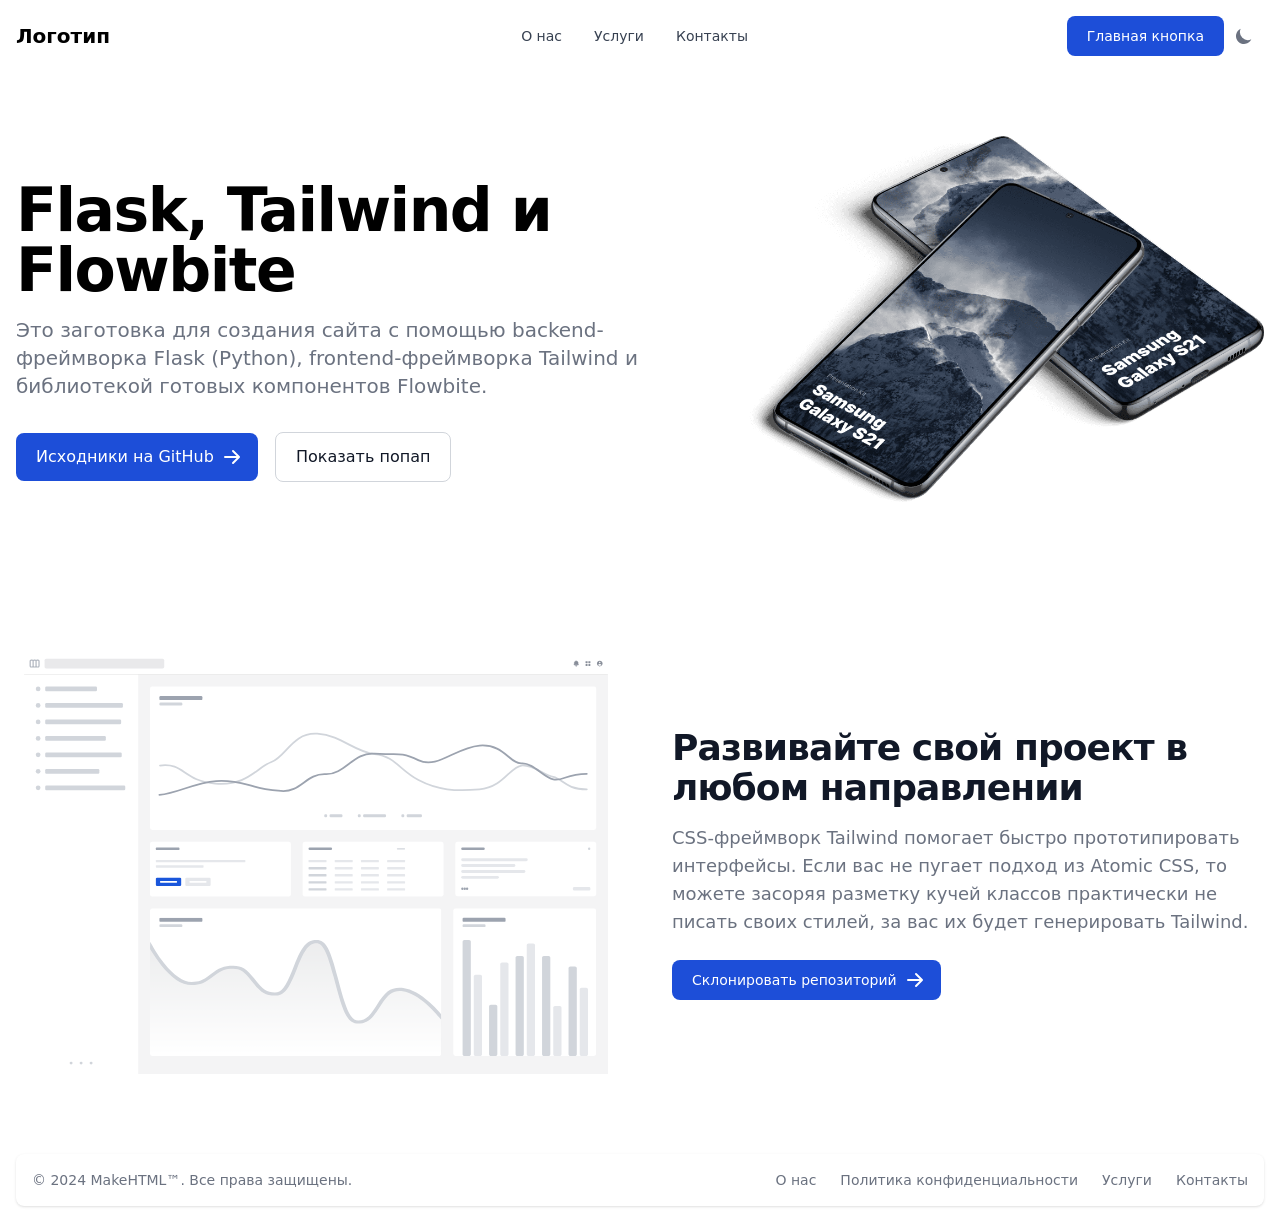
==== commit c9c3226a: "Замена синего цвета на первичный" ====
--- a/docs/index.html
+++ b/docs/index.html
@@ -21,11 +21,18 @@
         <span class="self-center text-xl font-semibold whitespace-nowrap dark:text-white">Логотип</span>
       </a>
       <div class="flex md:order-2">
-        <button class="text-white bg-blue-700 hover:bg-blue-800 focus:ring-4 focus:outline-none focus:ring-blue-300 font-medium rounded-lg text-sm px-5 py-2.5 text-center mr-3 md:mr-0 dark:bg-blue-600 dark:hover:bg-blue-700 dark:focus:ring-blue-800">Главная кнопка</button>
+        <button class="text-white bg-primary-700 hover:bg-primary-800 focus:ring-4 focus:outline-none focus:ring-primary-300 font-medium rounded-lg text-sm px-5 py-2.5 text-center mr-3 md:mr-0 dark:bg-primary-600 dark:hover:bg-primary-700 dark:focus:ring-primary-800">Главная кнопка</button>
         <button id="theme-toggle" type="button" class="text-gray-500 dark:text-gray-400 hover:bg-gray-100 dark:hover:bg-gray-700 focus:outline-none focus:ring-4 focus:ring-gray-200 dark:focus:ring-gray-700 rounded-lg text-sm p-2.5">
           <svg class="hidden w-5 h-5" id="theme-toggle-dark-icon" fill="currentColor" viewBox="0 0 20 20" xmlns="http://www.w3.org/2000/svg"><path d="M17.293 13.293A8 8 0 016.707 2.707a8.001 8.001 0 1010.586 10.586z"></path></svg>
           <svg class="hidden w-5 h-5" id="theme-toggle-light-icon" fill="currentColor" viewBox="0 0 20 20" xmlns="http://www.w3.org/2000/svg"><path d="M10 2a1 1 0 011 1v1a1 1 0 11-2 0V3a1 1 0 011-1zm4 8a4 4 0 11-8 0 4 4 0 018 0zm-.464 4.95l.707.707a1 1 0 001.414-1.414l-.707-.707a1 1 0 00-1.414 1.414zm2.12-10.607a1 1 0 010 1.414l-.706.707a1 1 0 11-1.414-1.414l.707-.707a1 1 0 011.414 0zM17 11a1 1 0 100-2h-1a1 1 0 100 2h1zm-7 4a1 1 0 011 1v1a1 1 0 11-2 0v-1a1 1 0 011-1zM5.05 6.464A1 1 0 106.465 5.05l-.708-.707a1 1 0 00-1.414 1.414l.707.707zm1.414 8.486l-.707.707a1 1 0 01-1.414-1.414l.707-.707a1 1 0 011.414 1.414zM4 11a1 1 0 100-2H3a1 1 0 000 2h1z" fill-rule="evenodd" clip-rule="evenodd"></path></svg>
         </button>
+        <script>
+          if (localStorage.getItem('color-theme') === 'dark' || (!('color-theme' in localStorage) && window.matchMedia('(prefers-color-scheme: dark)').matches)) {
+            document.getElementById('theme-toggle-light-icon').classList.remove('hidden');
+          } else {
+            document.getElementById('theme-toggle-dark-icon').classList.remove('hidden');
+          }
+        </script>
         <button class="inline-flex items-center p-2 text-sm text-gray-500 rounded-lg md:hidden hover:bg-gray-100 focus:outline-none focus:ring-2 focus:ring-gray-200 dark:text-gray-400 dark:hover:bg-gray-700 dark:focus:ring-gray-600" aria-controls="navbar-cta" aria-expanded="false" data-collapse-toggle="navbar-cta">
           <span class="sr-only">Показать главное меню</span>
           <svg class="w-6 h-6" aria-hidden="true" fill="currentColor" viewBox="0 0 20 20" xmlns="http://www.w3.org/2000/svg">
@@ -35,10 +42,10 @@
       </div>
       <div class="items-center justify-between hidden w-full md:flex md:w-auto md:order-1" id="navbar-cta">
         <ul class="flex flex-col p-4 mt-4 border border-gray-100 rounded-lg bg-gray-50 md:flex-row md:space-x-8 md:mt-0 md:text-sm md:font-medium md:border-0 md:bg-white dark:bg-gray-800 md:dark:bg-gray-900 dark:border-gray-700">
-          <li><a class="block py-2 pl-3 pr-4 text-white bg-blue-700 rounded md:bg-transparent md:text-blue-700 md:p-0 dark:text-white" href="/index" aria-current="page">Главная</a></li>
-          <li><a class="block py-2 pl-3 pr-4 text-gray-700 rounded hover:bg-gray-100 md:hover:bg-transparent md:hover:text-blue-700 md:p-0 md:dark:hover:text-white dark:text-gray-400 dark:hover:bg-gray-700 dark:hover:text-white md:dark:hover:bg-transparent dark:border-gray-700" href="#">О нас</a></li>
-          <li><a class="block py-2 pl-3 pr-4 text-gray-700 rounded hover:bg-gray-100 md:hover:bg-transparent md:hover:text-blue-700 md:p-0 md:dark:hover:text-white dark:text-gray-400 dark:hover:bg-gray-700 dark:hover:text-white md:dark:hover:bg-transparent dark:border-gray-700" href="#">Услуги</a></li>
-          <li><a class="block py-2 pl-3 pr-4 text-gray-700 rounded hover:bg-gray-100 md:hover:bg-transparent md:hover:text-blue-700 md:p-0 md:dark:hover:text-white dark:text-gray-400 dark:hover:bg-gray-700 dark:hover:text-white md:dark:hover:bg-transparent dark:border-gray-700" href="#">Контакты</a></li>
+          <li><a class="block py-2 pl-3 pr-4 text-white bg-primary-700 rounded md:bg-transparent md:text-primary-700 md:p-0 dark:text-white" href="/index" aria-current="page">Главная</a></li>
+          <li><a class="block py-2 pl-3 pr-4 text-gray-700 rounded hover:bg-gray-100 md:hover:bg-transparent md:hover:text-primary-700 md:p-0 md:dark:hover:text-white dark:text-gray-400 dark:hover:bg-gray-700 dark:hover:text-white md:dark:hover:bg-transparent dark:border-gray-700" href="#">О нас</a></li>
+          <li><a class="block py-2 pl-3 pr-4 text-gray-700 rounded hover:bg-gray-100 md:hover:bg-transparent md:hover:text-primary-700 md:p-0 md:dark:hover:text-white dark:text-gray-400 dark:hover:bg-gray-700 dark:hover:text-white md:dark:hover:bg-transparent dark:border-gray-700" href="#">Услуги</a></li>
+          <li><a class="block py-2 pl-3 pr-4 text-gray-700 rounded hover:bg-gray-100 md:hover:bg-transparent md:hover:text-primary-700 md:p-0 md:dark:hover:text-white dark:text-gray-400 dark:hover:bg-gray-700 dark:hover:text-white md:dark:hover:bg-transparent dark:border-gray-700" href="#">Контакты</a></li>
         </ul>
       </div>
     </div>
@@ -49,7 +56,7 @@
       <div class="mr-auto place-self-center lg:col-span-7">
         <h1 class="max-w-2xl mb-4 text-4xl font-extrabold leading-none tracking-tight md:text-5xl xl:text-6xl dark:text-white">Flask, Tailwind и Flowbite</h1>
         <p class="max-w-2xl mb-6 text-gray-500 lg:mb-8 md:text-lg lg:text-xl dark:text-gray-400">Это заготовка для создания сайта с помощью backend-фреймворка Flask (Python), frontend-фреймворка Tailwind и библиотекой готовых компонентов Flowbite.</p>
-        <a class="inline-flex items-center justify-center px-5 py-3 mr-3 text-base font-medium text-center text-white bg-blue-700 rounded-lg hover:bg-blue-800 focus:ring-4 focus:ring-blue-300 dark:focus:ring-blue-900" href="https://github.com/makehtml/ftf-boilerplate/">
+        <a class="inline-flex items-center justify-center px-5 py-3 mr-3 text-base font-medium text-center text-white bg-primary-700 rounded-lg hover:bg-primary-800 focus:ring-4 focus:ring-primary-300 dark:focus:ring-primary-900" href="https://github.com/makehtml/ftf-boilerplate/">
           Исходники на GitHub
           <svg class="w-5 h-5 ml-2 -mr-1" fill="currentColor" viewBox="0 0 20 20" xmlns="http://www.w3.org/2000/svg"><path fill-rule="evenodd" d="M10.293 3.293a1 1 0 011.414 0l6 6a1 1 0 010 1.414l-6 6a1 1 0 01-1.414-1.414L14.586 11H3a1 1 0 110-2h11.586l-4.293-4.293a1 1 0 010-1.414z" clip-rule="evenodd"></path></svg>
         </a>
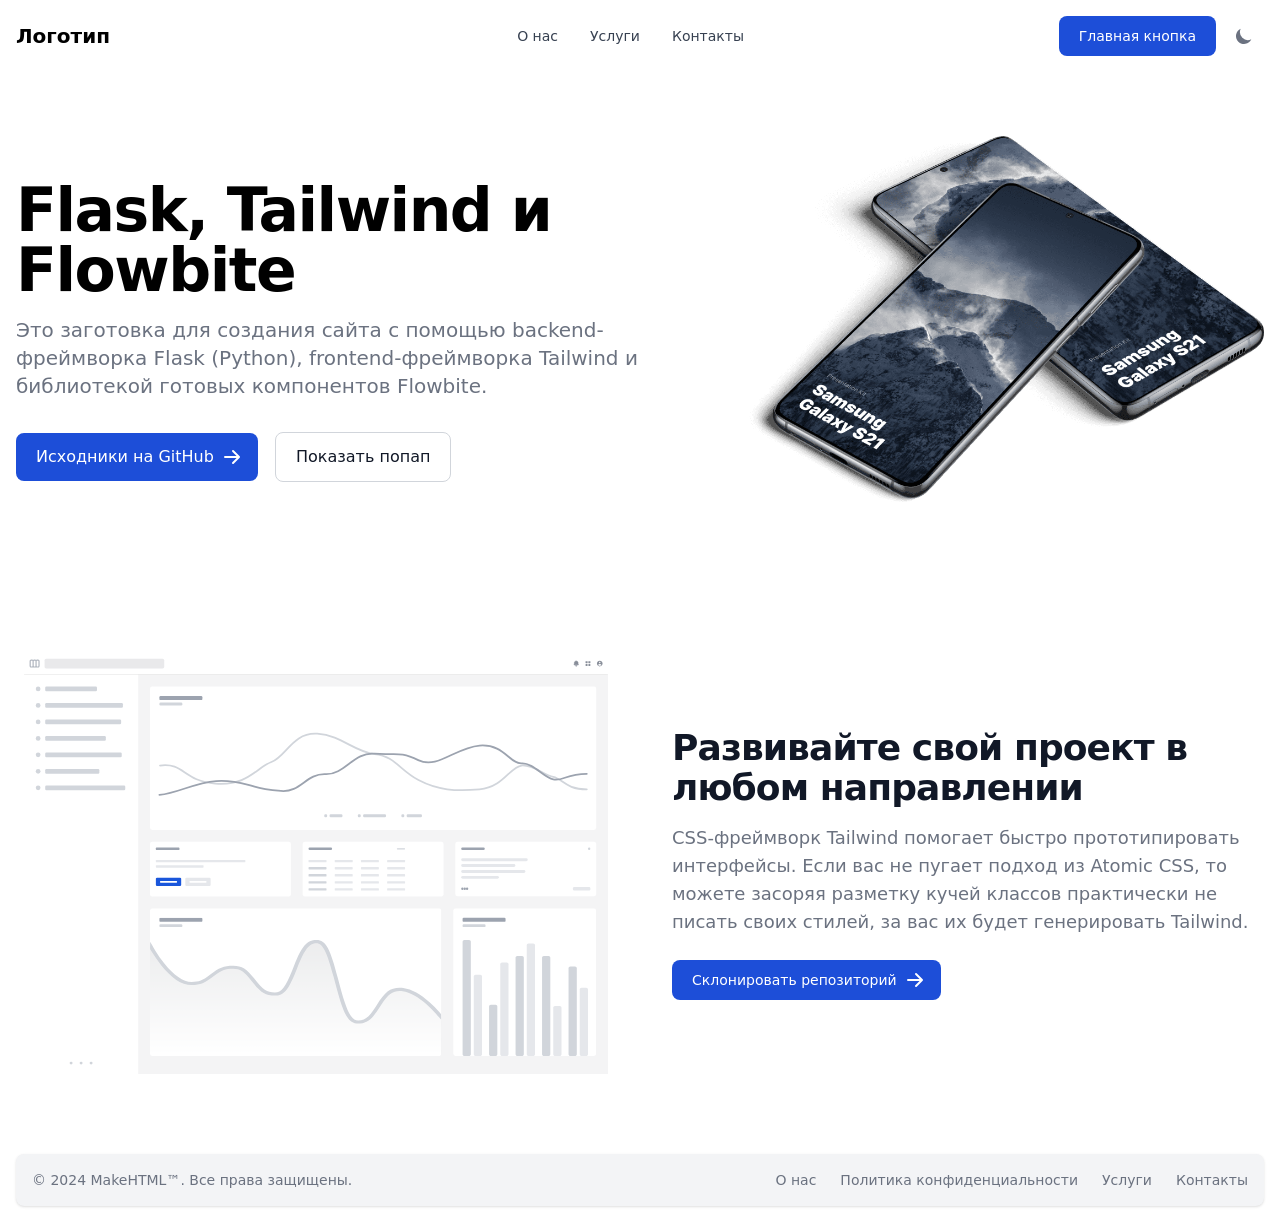
==== commit 8a313fc1: "Поправки по стилям" ====
--- a/docs/index.html
+++ b/docs/index.html
@@ -22,7 +22,7 @@
       </a>
       <div class="flex md:order-2">
         <button class="text-white bg-primary-700 hover:bg-primary-800 focus:ring-4 focus:outline-none focus:ring-primary-300 font-medium rounded-lg text-sm px-5 py-2.5 text-center mr-3 md:mr-0 dark:bg-primary-600 dark:hover:bg-primary-700 dark:focus:ring-primary-800">Главная кнопка</button>
-        <button id="theme-toggle" type="button" class="text-gray-500 dark:text-gray-400 hover:bg-gray-100 dark:hover:bg-gray-700 focus:outline-none focus:ring-4 focus:ring-gray-200 dark:focus:ring-gray-700 rounded-lg text-sm p-2.5">
+        <button id="theme-toggle" type="button" class="text-gray-500 dark:text-gray-400 hover:bg-gray-100 dark:hover:bg-gray-700 focus:outline-none focus:ring-4 focus:ring-gray-200 dark:focus:ring-gray-700 rounded-lg text-sm p-2.5 ml-2">
           <svg class="hidden w-5 h-5" id="theme-toggle-dark-icon" fill="currentColor" viewBox="0 0 20 20" xmlns="http://www.w3.org/2000/svg"><path d="M17.293 13.293A8 8 0 016.707 2.707a8.001 8.001 0 1010.586 10.586z"></path></svg>
           <svg class="hidden w-5 h-5" id="theme-toggle-light-icon" fill="currentColor" viewBox="0 0 20 20" xmlns="http://www.w3.org/2000/svg"><path d="M10 2a1 1 0 011 1v1a1 1 0 11-2 0V3a1 1 0 011-1zm4 8a4 4 0 11-8 0 4 4 0 018 0zm-.464 4.95l.707.707a1 1 0 001.414-1.414l-.707-.707a1 1 0 00-1.414 1.414zm2.12-10.607a1 1 0 010 1.414l-.706.707a1 1 0 11-1.414-1.414l.707-.707a1 1 0 011.414 0zM17 11a1 1 0 100-2h-1a1 1 0 100 2h1zm-7 4a1 1 0 011 1v1a1 1 0 11-2 0v-1a1 1 0 011-1zM5.05 6.464A1 1 0 106.465 5.05l-.708-.707a1 1 0 00-1.414 1.414l.707.707zm1.414 8.486l-.707.707a1 1 0 01-1.414-1.414l.707-.707a1 1 0 011.414 1.414zM4 11a1 1 0 100-2H3a1 1 0 000 2h1z" fill-rule="evenodd" clip-rule="evenodd"></path></svg>
         </button>
@@ -72,8 +72,8 @@
 
   <section class="bg-white dark:bg-gray-900">
     <div class="gap-8 items-center py-8 px-4 mx-auto max-w-screen-xl xl:gap-16 md:grid md:grid-cols-2 sm:py-16 lg:px-6">
-      <img class="w-full dark:hidden" src="../static/img/cta-dashboard-mockup.svg" alt="dashboard image">
-      <img class="w-full hidden dark:block" src="../static/img/cta-dashboard-mockup-dark.svg" alt="dashboard image">
+      <img class="w-full dark:hidden" src="../static/img/cta-dashboard-mockup.svg" alt="dashboard">
+      <img class="w-full hidden dark:block" src="../static/img/cta-dashboard-mockup-dark.svg" alt="dashboard">
       <div class="mt-4 md:mt-0">
         <h2 class="mb-4 text-4xl tracking-tight font-extrabold text-gray-900 dark:text-white">Развивайте свой проект в любом направлении</h2>
         <p class="mb-6 font-light text-gray-500 md:text-lg dark:text-gray-400">CSS-фреймворк Tailwind помогает быстро прототипировать интерфейсы. Если вас не пугает подход из Atomic CSS, то можете засоряя разметку кучей классов практически не писать своих стилей, за вас их будет генерировать Tailwind.</p>
@@ -85,7 +85,7 @@
     </div>
   </section>
 
-  <footer class="bg-white rounded-lg shadow m-4 dark:bg-gray-800">
+  <footer class="bg-gray-100 rounded-lg shadow m-4 dark:bg-gray-800">
     <div class="w-full mx-auto max-w-screen-xl p-4 md:flex md:items-center md:justify-between">
       <span class="text-sm text-gray-500 sm:text-center dark:text-gray-400">© 2024 <a href="https://github.com/makehtml/ftf-boilerplate/" class="hover:underline">MakeHTML™</a>. Все права защищены.</span>
       <ul class="flex flex-wrap items-center mt-3 text-sm font-medium text-gray-500 dark:text-gray-400 sm:mt-0">
